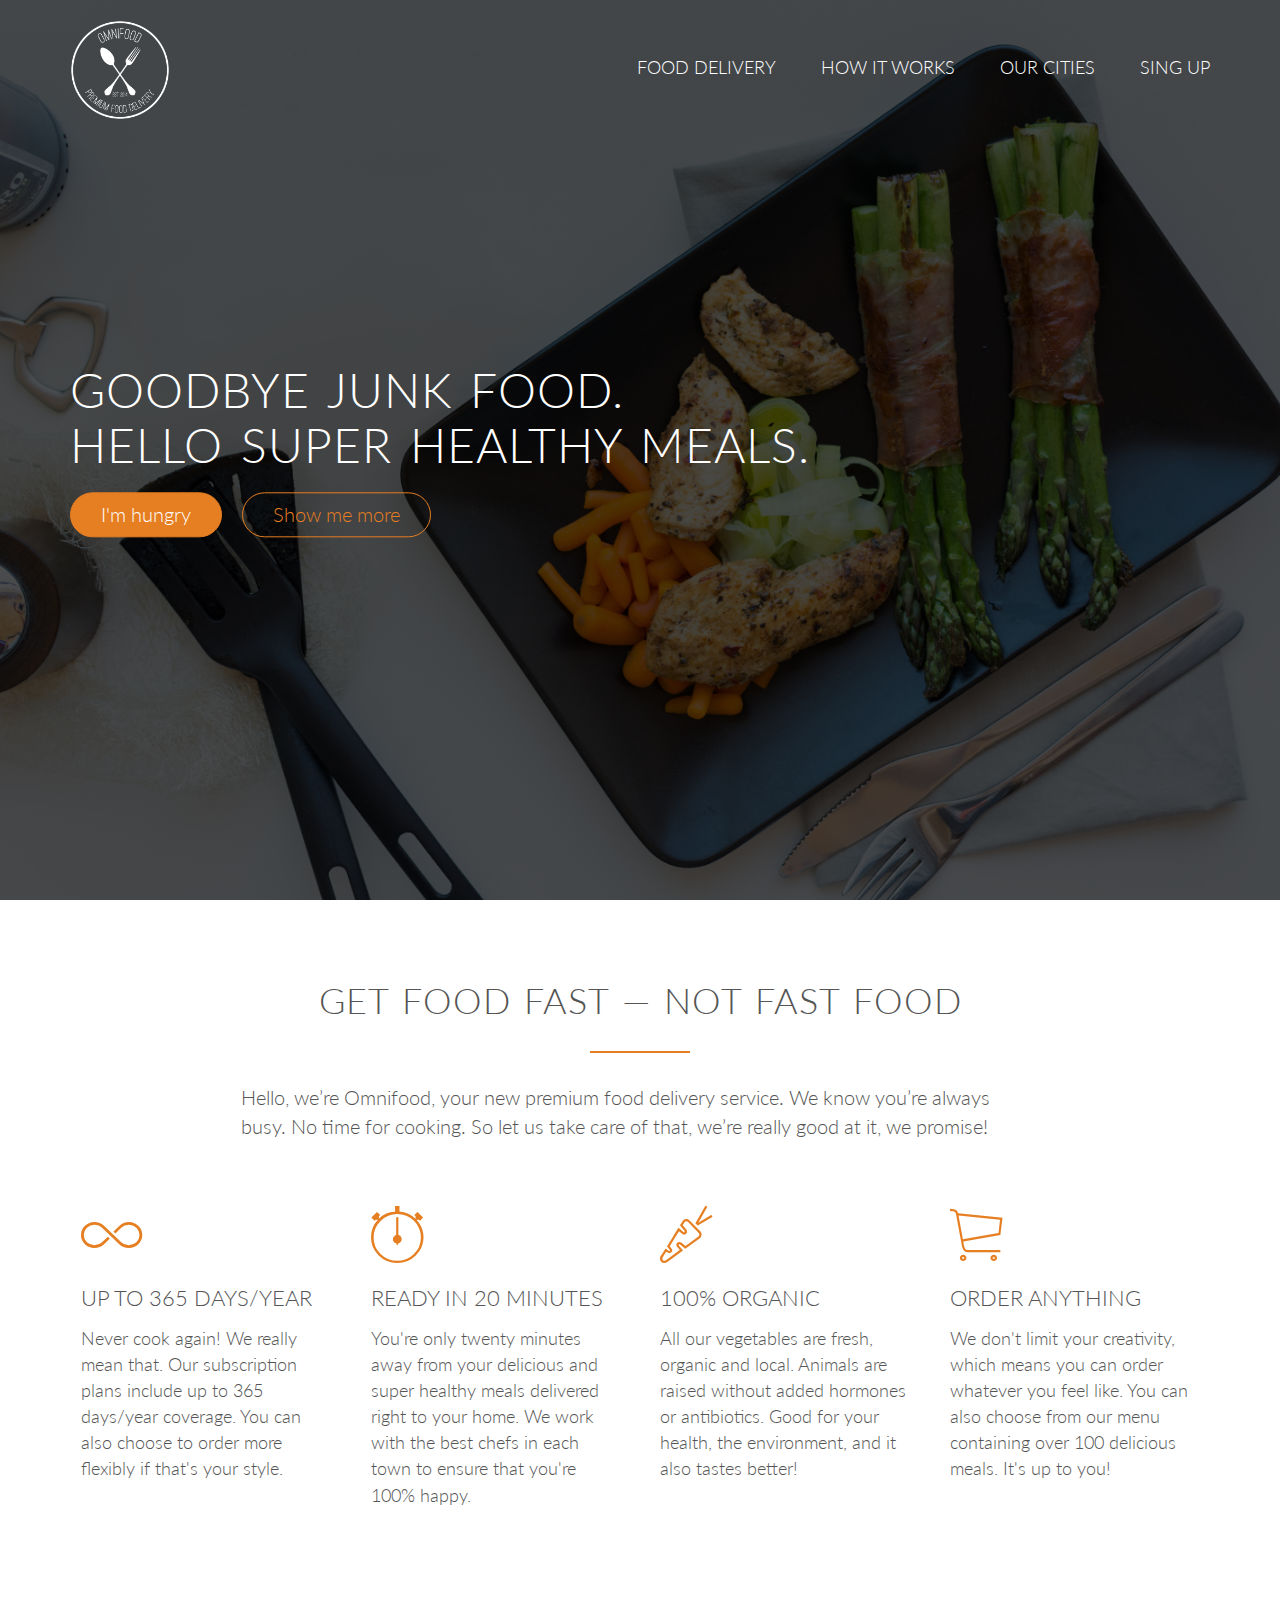
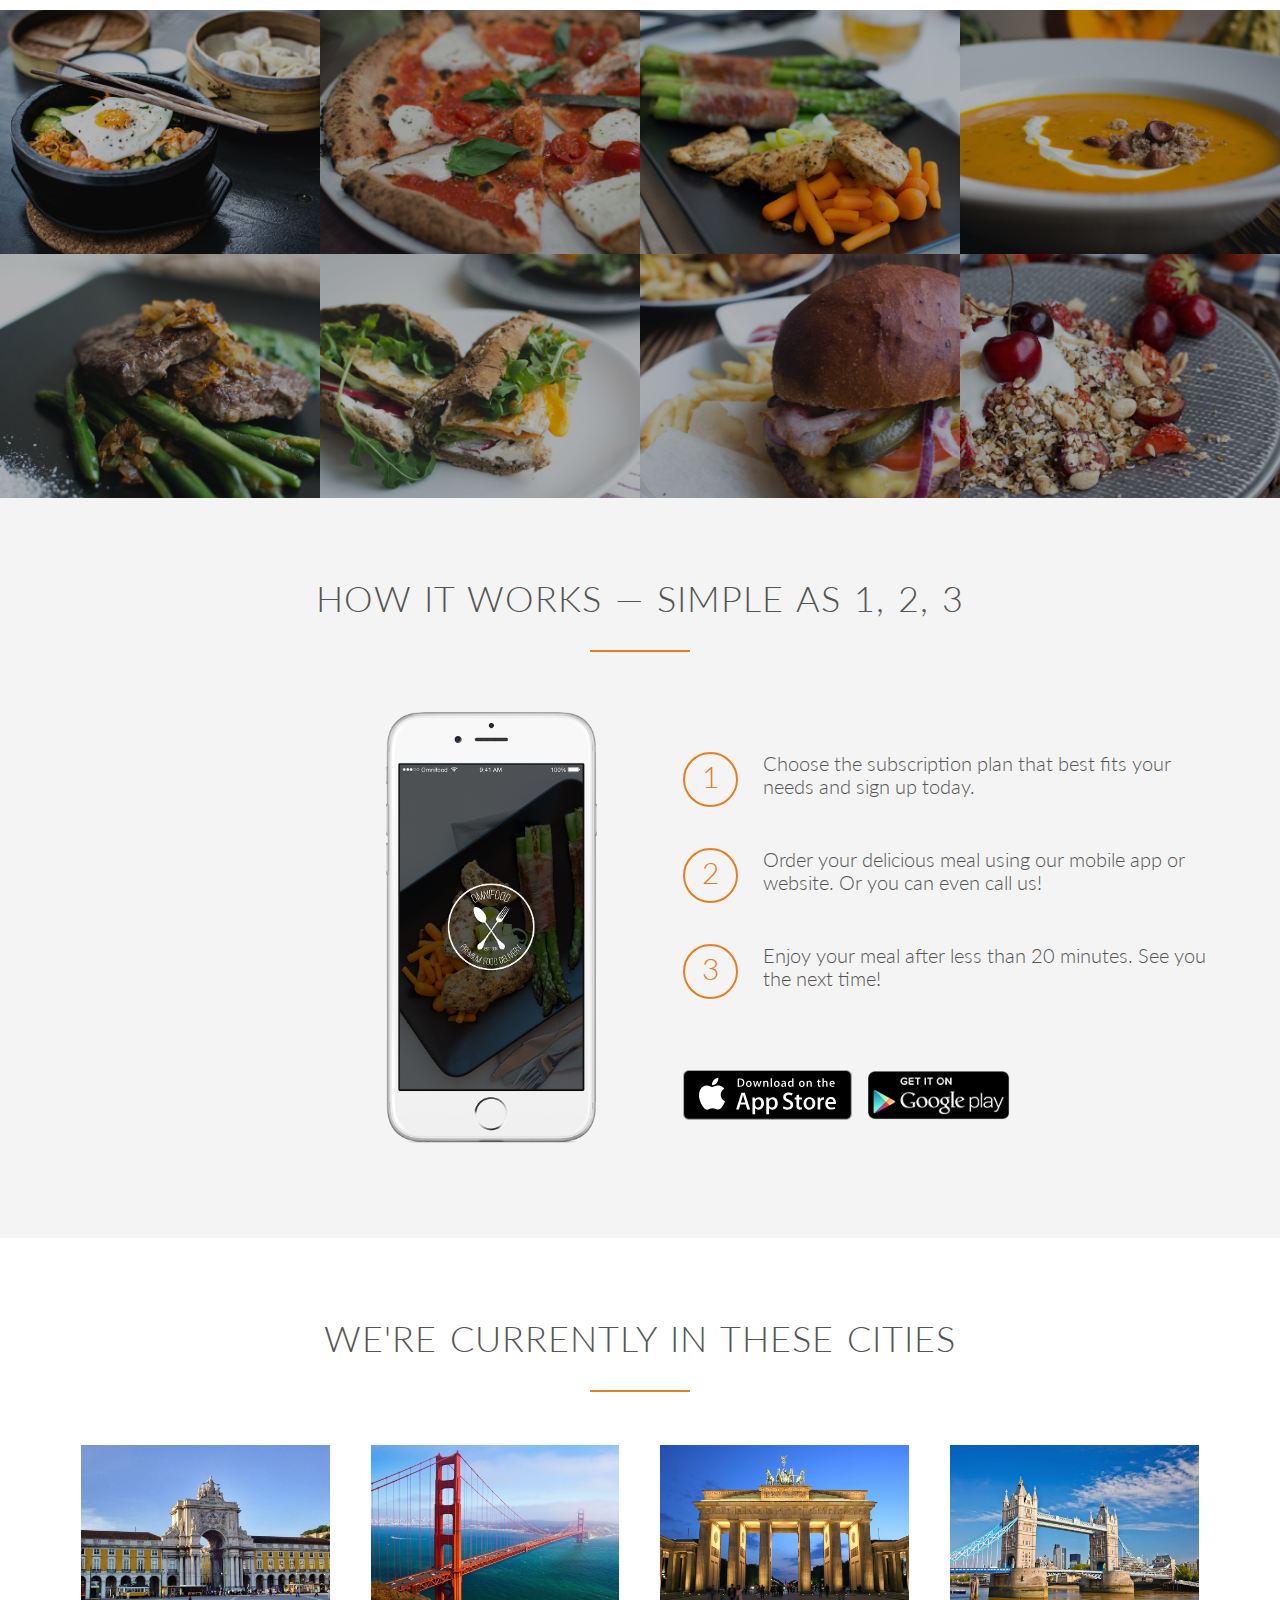
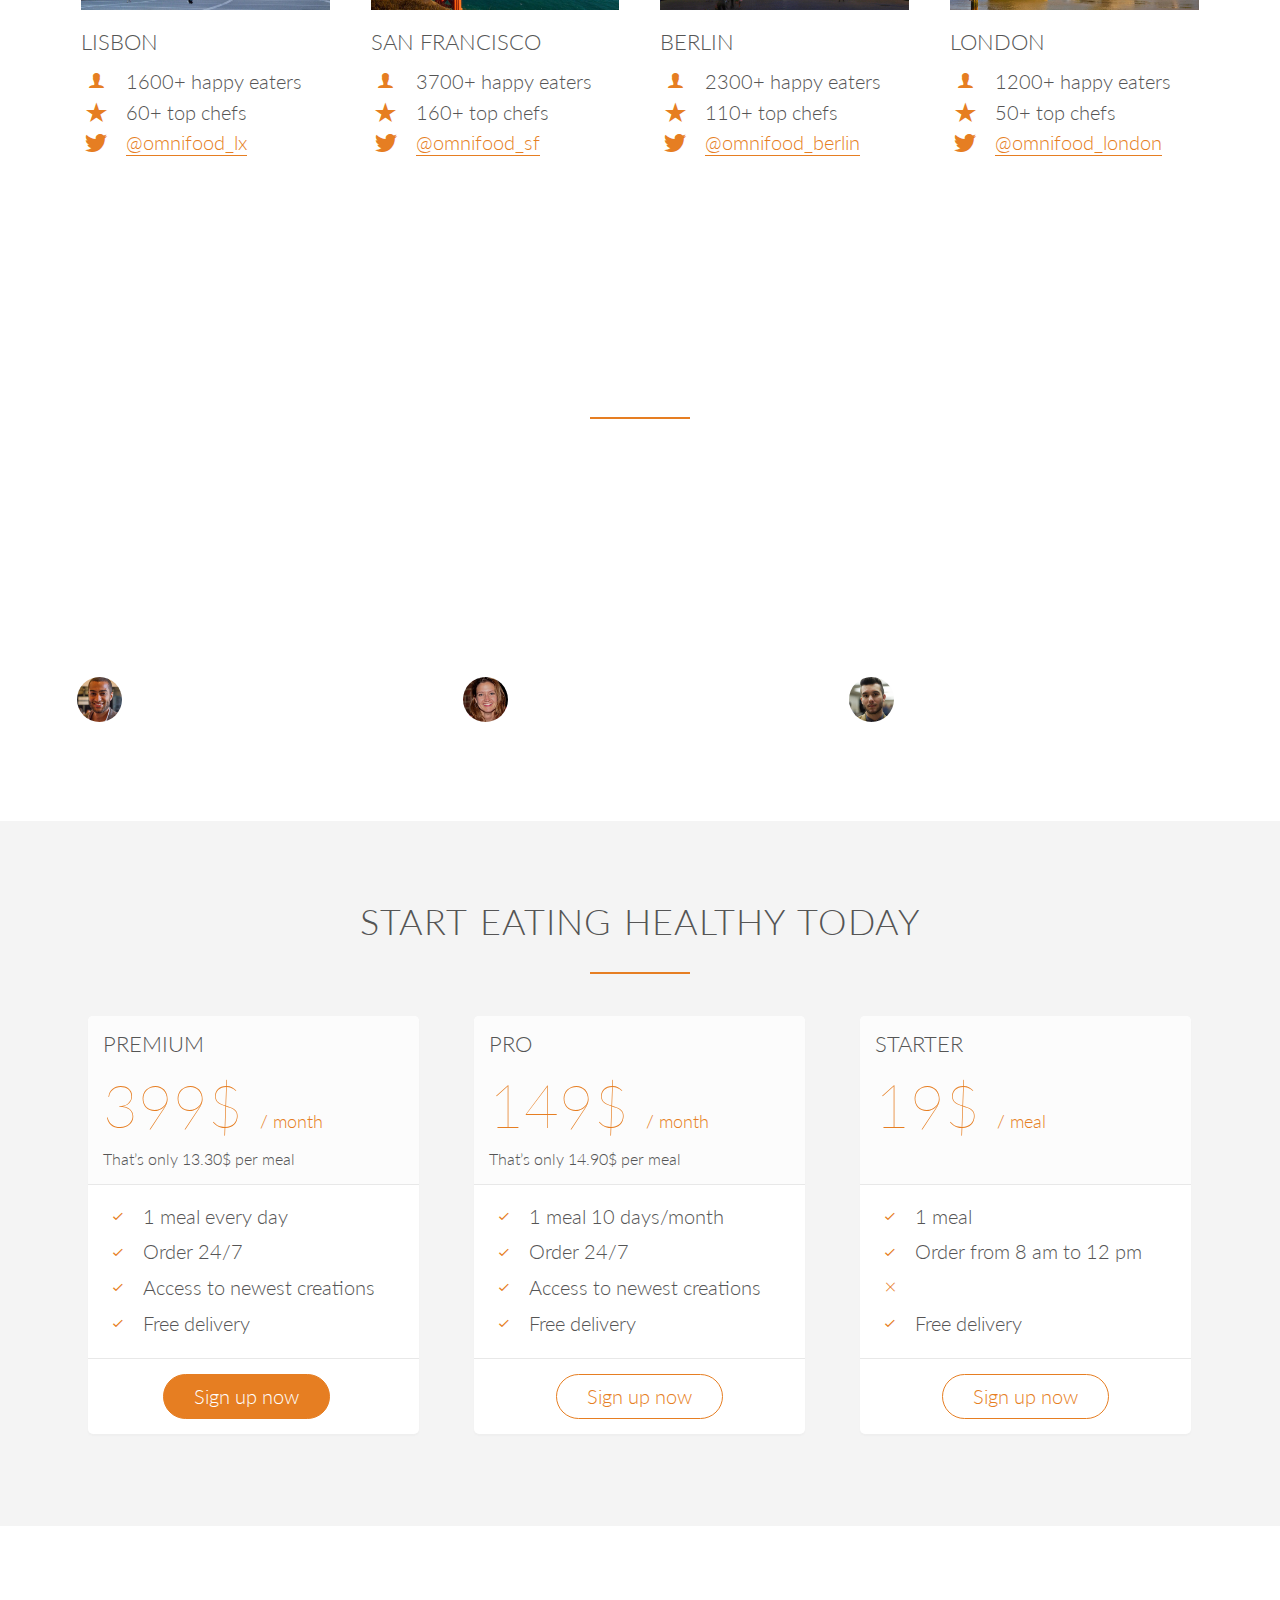
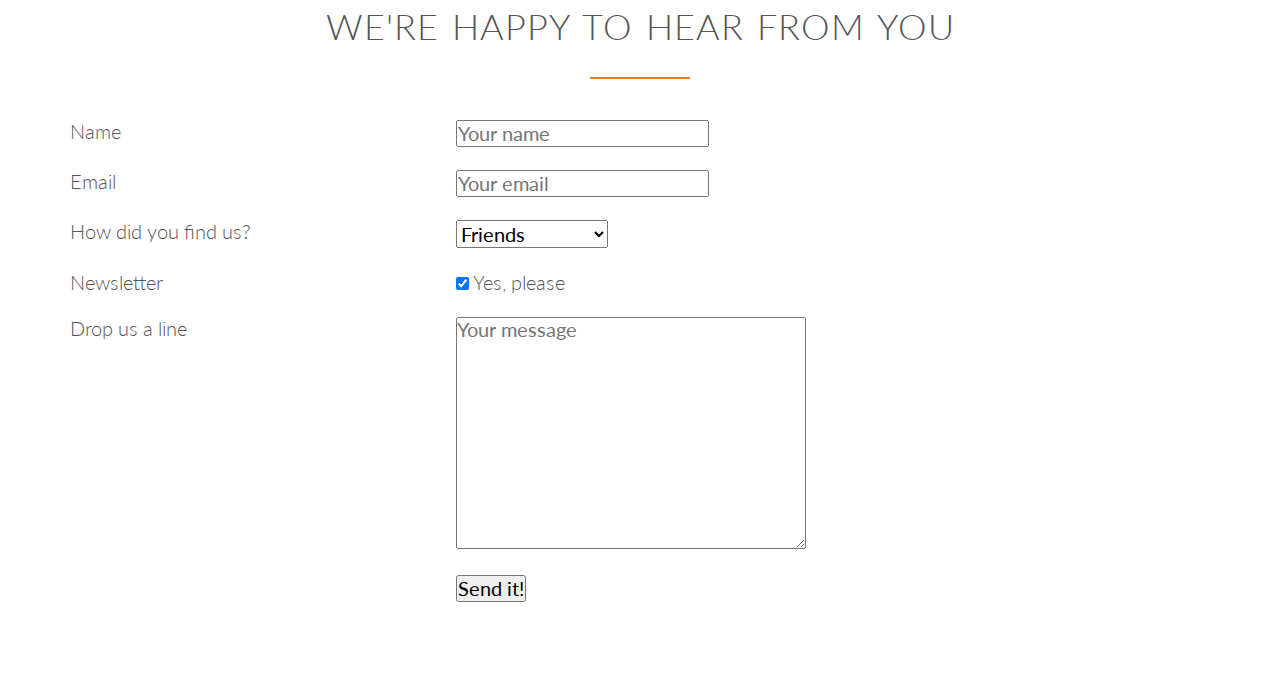
==== omnifood/index.html @ 8fb91fb7 "aula-55-form" ====
<!DOCTYPE html>
<html lang="pt">

<head>
    <meta charset="UTF-8">
    <!-- <meta name="viewport" content="width=device-width, initial-scale=1.0"> -->
    <link rel="stylesheet" href="vendors/css/normalize.css">
    <link rel="stylesheet" href="vendors/css/Grid.css">
    <link rel="stylesheet" href="vendors/css/ionicons.min.css">
    <link rel="stylesheet" href="resources/css/style.css">
    <link href="https://fonts.googleapis.com/css?family=Lato:100,300,300i,400" rel="stylesheet">
    <title>Omnifood</title>
    <!-- <meta http-equiv="X-UA-Compatible" content="ie=edge"> -->
</head>

<body>
    <header>
        <nav>
            <div class="row">
                <img src="resources/img/logo-white.png" alt="Omnifood logo" class="logo">
                <ul class="main-nav">
                    <li><a href="#">Food delivery</a></li>
                    <li><a href="#">How it works</a></li>
                    <li><a href="#">Our cities</a></li>
                    <li><a href="#">Sing up</a></li>
                </ul>
            </div>
        </nav>

        <div class="hero-text-box">
            <h1>Goodbye junk food.<br>Hello super healthy meals.</h1>
            <a class="btn btn-full" href="#">I'm hungry</a>
            <a class="btn btn-ghost" href="#">Show me more</a>
        </div>
    </header>

    <section class="section-features">
        <div class="row">
            <h2>Get food fast &mdash; not fast food</h2>
            <p class="long-copy">
                Hello, we’re Omnifood, your new premium food delivery service. We know you’re always busy. No time for
                cooking. So let us take care of that, we’re really good at it, we promise!
            </p>
        </div>

        <div class="row">
            <div class="col span-1-of-4 box">
                <i class="ion-ios-infinite-outline icon-big"></i>
                <h3>Up to 365 days/year</h3>
                <p>Never cook again! We really mean that. Our subscription plans include up to 365 days/year coverage.
                    You can also choose to order more flexibly if that's your style.</p>
            </div>
            <div class="col span-1-of-4 box">
                <i class="ion-ios-stopwatch-outline icon-big"></i>
                <h3>Ready in 20 minutes</h3>
                <p>You're only twenty minutes away from your delicious and super healthy meals delivered right to your
                    home. We work with the best chefs in each town to ensure that you're 100% happy.</p>
            </div>
            <div class="col span-1-of-4 box">
                <i class="ion-ios-nutrition-outline icon-big"></i>
                <h3>100% organic</h3>
                <p>All our vegetables are fresh, organic and local. Animals are raised without added hormones or
                    antibiotics. Good for your health, the environment, and it also tastes better!</p>
            </div>
            <div class="col span-1-of-4 box">
                <i class="ion-ios-cart-outline icon-big"></i>
                <h3>Order anything</h3>
                <p>We don't limit your creativity, which means you can order whatever you feel like. You can also choose
                    from our menu containing over 100 delicious meals. It's up to you!</p>
            </div>
        </div>
    </section>

    <section class="section-meals">
        <ul class="meals-showcase clearfix">
            <li>
                <figure class="meal-photo">
                    <img src="resources/img/1.jpg" alt="Korean bibimbap with egg and vegetables">
                </figure>
            </li>
            <li>
                <figure class="meal-photo">
                    <img src="resources/img/2.jpg" alt="Simple italian pizza with cherry tomatoes">
                </figure>
            </li>
            <li>
                <figure class="meal-photo">
                    <img src="resources/img/3.jpg" alt="Chicken breast steak with vegetables">
                </figure>
            </li>
            <li>
                <figure class="meal-photo">
                    <img src="resources/img/4.jpg" alt="Autumn pumpkin soup">
                </figure>
            </li>
        </ul>

        <ul class="meals-showcase clearfix">
            <li>
                <figure class="meal-photo">
                    <img src="resources/img/5.jpg" alt="Paleo beef steak with vegetables">
                </figure>
            </li>
            <li>
                <figure class="meal-photo">
                    <img src="resources/img/6.jpg" alt="Healthy baguette with egg and vegetables">
                </figure>
            </li>
            <li>
                <figure class="meal-photo">
                    <img src="resources/img/7.jpg" alt="Burger with cheddar and bacon">
                </figure>
            </li>
            <li>
                <figure class="meal-photo">
                    <img src="resources/img/8.jpg" alt="Granola with cherries and strawberries">
                </figure>
            </li>
        </ul>
    </section>

    <section class="section-steps">
        <div class="row">
            <h2>How it works &mdash; Simple as 1, 2, 3</h2>
        </div>
        <div class="row">
            <div class="col span-1-of-2 steps-box">
                <img src="resources/img/app-iPhone.png" alt="Omnifood app on iPhone" class="app-screen">
            </div>
            <div class="col span-1-of-2 steps-box">
                <div class="works-step">
                    <div>1</div>
                    <p>Choose the subscription plan that best fits your needs and sign up today.</p>
                </div>
                <div class="works-step">
                    <div>2</div>
                    <p>Order your delicious meal using our mobile app or website. Or you can even call us!</p>
                </div>
                <div class="works-step">
                    <div>3</div>
                    <p>Enjoy your meal after less than 20 minutes. See you the next time!</p>
                </div>

                <a href="#" class="btn-app"><img src="resources/img/download-app.svg" alt="App Store Button"></a>
                <a href="#" class="btn-app"><img src="resources/img/download-app-android.png"
                        alt="Play Store Button"></a>
            </div>
        </div>
    </section>

    <section class="section-cities">
        <div class="row">
            <h2>We're currently in these cities</h2>
        </div>

        <div class="row">
            <div class="col span-1-of-4 box">
                <img src="resources/img/lisbon-3.jpg" alt="Lisbon">
                <h3>Lisbon</h3>
                <div class="city-feature">
                    <i class="ion-ios-person icon-small"></i>
                    1600+ happy eaters
                </div>
                <div class="city-feature">
                    <i class="ion-ios-star icon-small"></i>
                    60+ top chefs
                </div>
                <div class="city-feature">
                    <i class="ion-social-twitter icon-small"></i>
                    <a href="#">@omnifood_lx</a>
                </div>
            </div>

            <div class="col span-1-of-4 box">
                <img src="resources/img/san-francisco.jpg" alt="San Francisco">
                <h3>San Francisco</h3>
                <div class="city-feature">
                    <i class="ion-ios-person icon-small"></i>
                    3700+ happy eaters
                </div>
                <div class="city-feature">
                    <i class="ion-ios-star icon-small"></i>
                    160+ top chefs
                </div>
                <div class="city-feature">
                    <i class="ion-social-twitter icon-small"></i>
                    <a href="">@omnifood_sf</a>
                </div>
            </div>

            <div class="col span-1-of-4 box">
                <img src="resources/img/berlin.jpg" alt="Berlin">
                <h3>Berlin</h3>
                <div class="city-feature">
                    <i class="ion-ios-person icon-small"></i>
                    2300+ happy eaters
                </div>
                <div class="city-feature">
                    <i class="ion-ios-star icon-small"></i>
                    110+ top chefs
                </div>
                <div class="city-feature">
                    <i class="ion-social-twitter icon-small"></i>
                    <a href="">@omnifood_berlin</a>
                </div>
            </div>

            <div class="col span-1-of-4 box">
                <img src="resources/img/london.jpg" alt="London">
                <h3>London</h3>
                <div class="city-feature">
                    <i class="ion-ios-person icon-small"></i>
                    1200+ happy eaters
                </div>
                <div class="city-feature">
                    <i class="ion-ios-star icon-small"></i>
                    50+ top chefs
                </div>
                <div class="city-feature">
                    <i class="ion-social-twitter icon-small"></i>
                    <a href="">@omnifood_london</a>
                </div>
            </div>
        </div>
    </section>

    <section class="section-testimonials">
        <div class="row">
            <h2>Our customers can't live without us</h2>
        </div>
        <div class="row">
            <div class="col span-1-of-3">
                <blockquote>
                    Omnifood is just awesome! I just launched a startup which leaves me with no time for cooking, so
                    Omnifood is a life-saver. Now that I got used to it, I couldn't live without my daily meals!
                    <cite><img src="resources/img/customer-1.jpg" alt="customer 1"> Alberto Duncan</cite>
                </blockquote>
            </div>
            <div class="col span-1-of-3">
                <blockquote>
                    Inexpensive, healthy and great-tasting meals, delivered right to my home. We have lots of food
                    delivery here in Lisbon, but no one comes even close to Omifood. Me and my family are so in love!
                    <cite><img src="resources/img/customer-2.jpg" alt="customer 2"> Joana Silva</cite>
                </blockquote>
            </div>
            <div class="col span-1-of-3">
                <blockquote>
                    I was looking for a quick and easy food delivery service in San Franciso. I tried a lot of them and
                    ended up with Omnifood. Best food delivery service in the Bay Area. Keep up the great work!
                    <cite><img src="resources/img/customer-3.jpg" alt="customer 3"> Milton Chapman</cite>
                </blockquote>
            </div>
        </div>
    </section>

    <section class="section-plans">
        <div class="row">
            <h2>Start eating healthy today</h2>
        </div>
        <div class="row">
            <div class="col span-1-of-3">
                <div class="plan-box">
                    <div>
                        <h3>Premium</h3>
                        <p class="plan-price">399$ <span>/ month</span></p>
                        <p class="plan-price-meal">That’s only 13.30$ per meal</p>
                    </div>
                    <div>
                        <ul>
                            <li><i class="ion-ios-checkmark-empty icon-small"></i>1 meal every day</li>
                            <li><i class="ion-ios-checkmark-empty icon-small"></i>Order 24/7</li>
                            <li><i class="ion-ios-checkmark-empty icon-small"></i>Access to newest creations</li>
                            <li><i class="ion-ios-checkmark-empty icon-small"></i>Free delivery</li>
                        </ul>
                    </div>
                    <div>
                        <a href="#" class="btn btn-full">Sign up now</a>
                    </div>
                </div>
            </div>
            <div class="col span-1-of-3">
                <div class="plan-box">
                    <div>
                        <h3>Pro</h3>
                        <p class="plan-price">149$ <span>/ month</span></p>
                        <p class="plan-price-meal">That’s only 14.90$ per meal</p>
                    </div>
                    <div>
                        <ul>
                            <li><i class="ion-ios-checkmark-empty icon-small"></i>1 meal 10 days/month</li>
                            <li><i class="ion-ios-checkmark-empty icon-small"></i>Order 24/7</li>
                            <li><i class="ion-ios-checkmark-empty icon-small"></i>Access to newest creations</li>
                            <li><i class="ion-ios-checkmark-empty icon-small"></i>Free delivery</li>
                        </ul>
                    </div>
                    <div>
                        <a href="#" class="btn btn-ghost">Sign up now</a>
                    </div>
                </div>
            </div>
            <div class="col span-1-of-3">
                <div class="plan-box">
                    <div>
                        <h3>Starter</h3>
                        <p class="plan-price">19$ <span>/ meal</span></p>
                        <p class="plan-price-meal">&nbsp;</p>
                    </div>
                    <div>
                        <ul>
                            <li><i class="ion-ios-checkmark-empty icon-small"></i>1 meal</li>
                            <li><i class="ion-ios-checkmark-empty icon-small"></i>Order from 8 am to 12 pm</li>
                            <li><i class="ion-ios-close-empty icon-small"></i></li>
                            <li><i class="ion-ios-checkmark-empty icon-small"></i>Free delivery</li>
                        </ul>
                    </div>
                    <div>
                        <a href="#" class="btn btn-ghost">Sign up now</a>
                    </div>
                </div>
            </div>
        </div>
    </section>

    <section class="section-form">
        <div class="row">
            <h2>We're happy to hear from you</h2>
        </div>
        <div class="row">
            <form method="" action="#" class="contact-form">
                <div class="row">
                    <div class="col span-1-of-3">
                        <label for="name">Name</label>
                    </div>
                    <div class="col span-2-of-3">
                        <input type="text" name="name" id="name" placeholder="Your name" required>
                    </div>
                </div>
                <div class="row">
                    <div class="col span-1-of-3">
                        <label for="email">Email</label>
                    </div>
                    <div class="col span-2-of-3">
                        <input type="email" name="email" id="email" placeholder="Your email" required>
                    </div>
                </div>
                <div class="row">
                    <div class="col span-1-of-3">
                        <label for="find-us">How did you find us?</label>
                    </div>
                    <div class="col span-2-of-3">
                        <select name="find-us" id="find-us">
                            <option value="friends" selected>Friends</option>
                            <option value="search">Search engine</option>
                            <option value="ad">Advertisement</option>
                            <option value="other">Other</option>
                        </select>
                    </div>
                </div>
                <div class="row">
                    <div class="col span-1-of-3">
                        <label for="news">Newsletter</label>
                    </div>
                    <div class="col span-2-of-3">
                        <input type="checkbox" name="news" id="news" checked> Yes, please
                    </div>
                </div>
                <div class="row">
                    <div class="col span-1-of-3">
                        <label for="">Drop us a line</label>
                    </div>
                    <div class="col span-2-of-3">
                        <textarea name="message" id="" cols="30" rows="10" placeholder="Your message"></textarea>
                    </div>
                </div>
                <div class="row">
                    <div class="col span-1-of-3">
                        <label for="">&nbsp;</label>
                    </div>
                    <div class="col span-2-of-3">
                        <input type="submit" value="Send it!">
                    </div>
                </div>
            </form>
        </div>
    </section>
</body>

</html>

<!--

-->
---- omnifood/vendors/css/Grid.css ----
/*  SECTIONS  ============================================================================= */

.section {
	clear: both;
	padding: 0px;
	margin: 0px;
}

/*  GROUPING  ============================================================================= */

.row {
    zoom: 1; /* For IE 6/7 (trigger hasLayout) */
}

.row:before,
.row:after {
    content:"";
    display:table;
}
.row:after {
    clear:both;
}

/*  GRID COLUMN SETUP   ==================================================================== */

.col {
	display: block;
	float:left;
	margin: 1% 0 1% 1.6%;
}

.col:first-child { margin-left: 0; } /* all browsers except IE6 and lower */


/*  REMOVE MARGINS AS ALL GO FULL WIDTH AT 480 PIXELS */

@media only screen and (max-width: 480px) {
	.col { 
		/*margin: 1% 0 1% 0%;*/
        margin: 0;
	}
}


/*  GRID OF TWO   ============================================================================= */


.span-2-of-2 {
	width: 100%;
}

.span-1-of-2 {
	width: 49.2%;
}

/*  GO FULL WIDTH AT LESS THAN 480 PIXELS */

@media only screen and (max-width: 480px) {
	.span-2-of-2 {
		width: 100%; 
	}
	.span-1-of-2 {
		width: 100%; 
	}
}


/*  GRID OF THREE   ============================================================================= */

	
.span-3-of-3 {
	width: 100%; 
}

.span-2-of-3 {
	width: 66.13%; 
}

.span-1-of-3 {
	width: 32.26%; 
}


/*  GO FULL WIDTH AT LESS THAN 480 PIXELS */

@media only screen and (max-width: 480px) {
	.span-3-of-3 {
		width: 100%; 
	}
	.span-2-of-3 {
		width: 100%; 
	}
	.span-1-of-3 {
		width: 100%;
	}
}

/*  GRID OF FOUR   ============================================================================= */

	
.span-4-of-4 {
	width: 100%; 
}

.span-3-of-4 {
	width: 74.6%; 
}

.span-2-of-4 {
	width: 49.2%; 
}

.span-1-of-4 {
	width: 23.8%; 
}


/*  GO FULL WIDTH AT LESS THAN 480 PIXELS */

@media only screen and (max-width: 480px) {
	.span-4-of-4 {
		width: 100%; 
	}
	.span-3-of-4 {
		width: 100%; 
	}
	.span-2-of-4 {
		width: 100%; 
	}
	.span-1-of-4 {
		width: 100%; 
	}
}


/*  GRID OF FIVE   ============================================================================= */

	
.span-5-of-5 {
	width: 100%;
}

.span-4-of-5 {
  	width: 79.68%; 
}

.span-3-of-5 {
  	width: 59.36%; 
}

.span-2-of-5 {
  	width: 39.04%;
}

.span-1-of-5 {
  	width: 18.72%;
}


/*  GO FULL WIDTH AT LESS THAN 480 PIXELS */

@media only screen and (max-width: 480px) {
	.span-5-of-5 {
		width: 100%; 
	}
	.span-4-of-5 {
		width: 100%; 
	}
	.span-3-of-5 {
		width: 100%; 
	}
	.span-2-of-5 {
		width: 100%; 
	}
	.span-1-of-5 {
		width: 100%; 
	}
}


/*  GRID OF SIX   ============================================================================= */


.span-6-of-6 {
	width: 100%;
}

.span-5-of-6 {
  	width: 83.06%;
}

.span-4-of-6 {
  	width: 66.13%;
}

.span-3-of-6 {
  	width: 49.2%;
}

.span-2-of-6 {
  	width: 32.26%;
}

.span-1-of-6 {
  	width: 15.33%;
}


/*  GO FULL WIDTH AT LESS THAN 480 PIXELS */

@media only screen and (max-width: 480px) {
	.span-6-of-6 {
		width: 100%; 
	}
	.span-5-of-6 {
		width: 100%; 
	}
	.span-4-of-6 {
		width: 100%; 
	}
	.span-3-of-6 {
		width: 100%; 
	}
	.span-2-of-6 {
		width: 100%; 
	}
	.span-1-of-6 {
		width: 100%; 
	}
}



/*  GRID OF SEVEN   ============================================================================= */


.span-7-of-7 {
	width: 100%;
}

.span-6-of-7 {
	width: 85.48%;
}

.span-5-of-7 {
  	width: 70.97%;
}

.span-4-of-7 {
  	width: 56.45%;
}

.span-3-of-7 {
  	width: 41.94%;
}

.span-2-of-7 {
  	width: 27.42%;
}

.span-1-of-7 {
  	width: 12.91%;
}


/*  GO FULL WIDTH AT LESS THAN 480 PIXELS */

@media only screen and (max-width: 480px) {
	.span-7-of-7 {
		width: 100%; 
	}
	.span-6-of-7 {
		width: 100%; 
	}
	.span-5-of-7 {
		width: 100%; 
	}
	.span-4-of-7 {
		width: 100%; 
	}
	.span-3-of-7 {
		width: 100%; 
	}
	.span-2-of-7 {
		width: 100%; 
	}
	.span-1-of-7 {
		width: 100%; 
	}
}


/*  GRID OF EIGHT   ============================================================================= */

	
.span-8-of-8 {
	width: 100%;
}

.span-7-of-8 {
	width: 87.3%; 
}

.span-6-of-8 {
	width: 74.6%; 
}

.span-5-of-8 {
	width: 61.9%; 
}

.span-4-of-8 {
	width: 49.2%; 
}

.span-3-of-8 {
	width: 36.5%;
}

.span-2-of-8 {
	width: 23.8%; 
}

.span-1-of-8 {
	width: 11.1%; 
}


/*  GO FULL WIDTH AT LESS THAN 480 PIXELS */

@media only screen and (max-width: 480px) {
	.span-8-of-8 {
		width: 100%; 
	}
	.span-7-of-8 {
		width: 100%; 
	}
	.span-6-of-8 {
		width: 100%; 
	}
	.span-5-of-8 {
		width: 100%; 
	}
	.span-4-of-8 {
		width: 100%; 
	}
	.span-3-of-8 {
		width: 100%; 
	}
	.span-2-of-8 {
		width: 100%; 
	}
	.span-1-of-8 {
		width: 100%; 
	}
}


/*  GRID OF NINE   ============================================================================= */


.span-9-of-9 {
	width: 100%;
}

.span-8-of-9 {
	width: 88.71%;
}

.span-7-of-9 {
	width: 77.42%; 
}

.span-6-of-9 {
	width: 66.13%; 
}

.span-5-of-9 {
	width: 54.84%; 
}

.span-4-of-9 {
	width: 43.55%; 
}

.span-3-of-9 {
	width: 32.26%;
}

.span-2-of-9 {
	width: 20.97%; 
}

.span-1-of-9 {
	width: 9.68%; 
}


/*  GO FULL WIDTH AT LESS THAN 480 PIXELS */

@media only screen and (max-width: 480px) {
	.span-9-of-9 {
		width: 100%; 
	}
	.span-8-of-9 {
		width: 100%; 
	}
	.span-7-of-9 {
		width: 100%; 
	}
	.span-6-of-9 {
		width: 100%; 
	}
	.span-5-of-9 {
		width: 100%; 
	}
	.span-4-of-9 {
		width: 100%; 
	}
	.span-3-of-9 {
		width: 100%; 
	}
	.span-2-of-9 {
		width: 100%; 
	}
	.span-1-of-9 {
		width: 100%; 
	}
}


/*  GRID OF TEN   ============================================================================= */


.span-10-of-10 {
	width: 100%;
}

.span-9-of-10 {
	width: 89.84%;
}

.span-8-of-10 {
	width: 79.68%;
}

.span-7-of-10 {
	width: 69.52%; 
}

.span-6-of-10 {
	width: 59.36%; 
}

.span-5-of-10 {
	width: 49.2%; 
}

.span-4-of-10 {
	width: 39.04%; 
}

.span-3-of-10 {
	width: 28.88%;
}

.span-2-of-10 {
	width: 18.72%; 
}

.span-1-of-10 {
	width: 8.56%; 
}


/*  GO FULL WIDTH AT LESS THAN 480 PIXELS */

@media only screen and (max-width: 480px) {
	.span-10-of-10 {
		width: 100%; 
	}
	.span-9-of-10 {
		width: 100%; 
	}
	.span-8-of-10 {
		width: 100%; 
	}
	.span-7-of-10 {
		width: 100%; 
	}
	.span-6-of-10 {
		width: 100%; 
	}
	.span-5-of-10 {
		width: 100%; 
	}
	.span-4-of-10 {
		width: 100%; 
	}
	.span-3-of-10 {
		width: 100%; 
	}
	.span-2-of-10 {
		width: 100%; 
	}
	.span-1-of-10 {
		width: 100%; 
	}
}


/*  GRID OF ELEVEN   ============================================================================= */

.span-11-of-11 {
	width: 100%;
}

.span-10-of-11 {
	width: 90.76%;
}

.span-9-of-11 {
	width: 81.52%;
}

.span-8-of-11 {
	width: 72.29%;
}

.span-7-of-11 {
	width: 63.05%; 
}

.span-6-of-11 {
	width: 53.81%; 
}

.span-5-of-11 {
	width: 44.58%; 
}

.span-4-of-11 {
	width: 35.34%; 
}

.span-3-of-11 {
	width: 26.1%;
}

.span-2-of-11 {
	width: 16.87%; 
}

.span-1-of-11 {
	width: 7.63%; 
}


/*  GO FULL WIDTH AT LESS THAN 480 PIXELS */

@media only screen and (max-width: 480px) {
	.span-11-of-11 {
		width: 100%; 
	}
	.span-10-of-11 {
		width: 100%; 
	}
	.span-9-of-11 {
		width: 100%; 
	}
	.span-8-of-11 {
		width: 100%; 
	}
	.span-7-of-11 {
		width: 100%; 
	}
	.span-6-of-11 {
		width: 100%; 
	}
	.span-5-of-11 {
		width: 100%; 
	}
	.span-4-of-11 {
		width: 100%; 
	}
	.span-3-of-11 {
		width: 100%; 
	}
	.span-2-of-11 {
		width: 100%; 
	}
	.span-1-of-11 {
		width: 100%; 
	}
}


/*  GRID OF TWELVE   ============================================================================= */

.span-12-of-12 {
	width: 100%;
}

.span-11-of-12 {
	width: 91.53%;
}

.span-10-of-12 {
	width: 83.06%;
}

.span-9-of-12 {
	width: 74.6%;
}

.span-8-of-12 {
	width: 66.13%;
}

.span-7-of-12 {
	width: 57.66%; 
}

.span-6-of-12 {
	width: 49.2%; 
}

.span-5-of-12 {
	width: 40.73%; 
}

.span-4-of-12 {
	width: 32.26%; 
}

.span-3-of-12 {
	width: 23.8%;
}

.span-2-of-12 {
	width: 15.33%; 
}

.span-1-of-12 {
	width: 6.86%; 
}


/*  GO FULL WIDTH AT LESS THAN 480 PIXELS */

@media only screen and (max-width: 480px) {
	.span-12-of-12 {
		width: 100%; 
	}
	.span-11-of-12 {
		width: 100%; 
	}
	.span-10-of-12 {
		width: 100%; 
	}
	.span-9-of-12 {
		width: 100%; 
	}
	.span-8-of-12 {
		width: 100%; 
	}
	.span-7-of-12 {
		width: 100%; 
	}
	.span-6-of-12 {
		width: 100%; 
	}
	.span-5-of-12 {
		width: 100%; 
	}
	.span-4-of-12 {
		width: 100%; 
	}
	.span-3-of-12 {
		width: 100%; 
	}
	.span-2-of-12 {
		width: 100%; 
	}
	.span-1-of-12 {
		width: 100%; 
	}
}
---- omnifood/resources/css/style.css ----
/* ==================================================*
Orange color: #e67e22
*================================================== */

/* ==================================================*
  Basic Setup
*================================================== */

* {
    margin: 0;
    padding: 0;
    box-sizing: border-box;
}

html {
    background-color: #fff;
    color: #555;
    font-family: 'Lato', 'Arial', sans-serif;
    font-weight: 300;
    font-size: 20px;
    text-rendering: optimizeLegibility;
}

.clearfix {zoom: 1}
.clearfix:after {
    content: '.';
    clear: both;
    display: block;
    height: 0;
    visibility: hidden;
}

/* ==================================================*
  Reusable Components
*================================================== */

.row {
    max-width: 1140px;
    margin: 0 auto;
}

section {
    padding: 80px 0;
}

.box {
    padding: 1%;
}

/* ===== HEADINGS ===== */
h1,
h2,
h3 {    
    font-weight: 300;
    text-transform: uppercase;
}

h1 {
    margin-top: 0;
    margin-bottom: 20px;
    color: #fff;
    font-size: 240%;
    word-spacing: 4px;
    letter-spacing: 1px;
}

h2 {
    font-size: 180%;
    word-spacing: 2px;
    text-align: center;
    margin-bottom: 30px;
    letter-spacing: 1px;
}

h3 {
    font-size: 110%;
    margin-bottom: 15px;
}

h2:after {
    content: "";    
    display: block;
    height: 2px;
    background-color: #e67e22;
    width: 100px;
    margin: 0 auto;
    margin-top: 30px;
}

/* ===== PARAGRAPHS ===== */
.long-copy {
    line-height: 145%;
    width: 70%;
    margin-left: 15%;
}

.box p {
    font-size: 90%;
    line-height: 145%;
}

/* ===== ICONS ===== */
.icon-big {
    font-size: 350%;
    display: block;
    color: #e67e22;
    margin-bottom: 10px;
}

.icon-small {
    display: inline-block;
    width: 30px;
    text-align: center;
    color: #e67e22;
    font-size: 120%;
    margin-right: 10px;
    
    /*secrets to align text and icons*/
    line-height: 120%;
    vertical-align: middle;
    margin-top: -5px;
}

/* ===== LINKS ===== */
a:link,
a:visited {
    color: #e67e22;
    text-decoration: none;
    padding-bottom: 1px;
    border-bottom: 1px solid #e67e22;
    transition: border-bottom 0.2s, color 0.2s;
}

a:hover,
a:active {
    color: #555;
    border-bottom: 1px solid transparent;
}

/* ===== BUTTONS ===== */
.btn:link,
.btn:visited {
    display: inline-block;
    padding: 10px 30px;
    font-weight: 300;
    text-decoration: none;
    border-radius: 200px;
    transition: background-color 0.2s, border 0.2s, color 0.2s;
}

.btn-full:link,
.btn-full:visited {
    background-color: #e67e22;
    border: 1px solid #e67e22;
    color: #fff;
    margin-right: 15px;
}

.btn-ghost:link,
.btn-ghost:visited {
    border: 1px solid #e67e22;
    color: #e67e22;
}

.btn-full:hover,
.btn-full:active {
    background-color: #cf6d17;
}

.btn-ghost:hover,
.btn-ghost:active {
    border: 1px solid #cf6d17;
    color: #fff;
}

.btn:hover,
.btn:active {
    background-color: #cf6d17;
}

/* ==================================================*
  Header
*================================================== */

header {
    background-image: linear-gradient(rgba(0, 0, 0, 0.7), rgba(0, 0, 0, 0.7)), url(img/hero.jpg);
    background-size: cover;
    background-position: center;
    height: 100vh;
    background-attachment: fixed;
}

.hero-text-box {
    position: absolute;
    width: 1140px;
    top: 50%;
    left: 50%;
    transform: translate(-50%, -50%);
}

.logo {
    height: 100px;
    width: auto;
    float: left;
    margin-top: 20px;
}

.main-nav {
    float: right;
    list-style: none;
    margin-top: 55px;
}

.main-nav li {
    display: inline-block;
    margin-left: 40px;
}

.main-nav li a:link,
.main-nav li a:visited {
    padding: 8px 0;
    color: #fff;
    text-decoration: none;
    text-transform: uppercase;
    font-size: 90%;
    border-bottom: 2px solid transparent;
    transition: border-bottom 0.2s;

}

.main-nav li a:hover,
.main-nav li a:active {
    border-bottom: 2px solid #e67e22;
}

/* ==================================================*
  Features
*================================================== */

.section-features .long-copy {
    margin-bottom: 30px;
}

/* ==================================================*
  Meals
*================================================== */

.section-meals {
    padding: 0;
}

.meals-showcase {
    list-style: none;
    width: 100%;
}

.meals-showcase li {
    display: block;
    float: left;
    width: 25%;
}

.meal-photo {
    width: 100%;
    margin: 0;
    overflow: hidden;
    background-color: #000;
}

.meal-photo img {
    opacity: 0.7;
    width: 100%;
    height: auto;
    transform: scale(1.15);
    transition: transform 0.5s, opacity 0.5s;
}

.meal-photo img:hover {
    opacity: 1;
    transform: scale(1.03);
}

/* ==================================================*
  How it works
*================================================== */

.section-steps {
    background-color: #f4f4f4;
}

.steps-box:first-child {
    text-align: right;
    padding-right: 3%;
    margin-top: 30px;
}

.steps-box:last-child {
    padding-left: 3%;
    margin-top: 70px;
}

.app-screen {
    width: 40%;
}

.works-step {
    margin-bottom: 50px;
}

.works-step:last-of-type {
    margin-bottom: 80px;
}

.works-step div {
    color: #e67e22;
    border: 2px solid #e67e22;
    display: inline-block;
    border-radius: 50%;
    height: 55px;
    width: 55px;
    text-align: center;
    padding: 5px;
    float: left;
    font-size: 150%;
    margin-right: 25px;
}

.btn-app:link,
.btn-app:visited {
    border: 0;
}

.btn-app img {
    height: 50px;
    width: auto;
    margin-right: 10px;
}

/* ==================================================*
  Cities
*================================================== */

.box img {
    width: 100%;
    height: auto;
    margin-bottom: 15px;
}

.city-feature {
    margin-bottom: 5px;
}

/* ==================================================*
  Testimonials
*================================================== */

.section-testimonials {
    background-image: linear-gradient(rgba(0, 0, 0, 0.8), rgba(0, 0, 0, 0.8)), url(img/back-customers.jpg);
    background-size: cover;
    color: #fff;
    background-attachment:fixed;
}

blockquote {
    padding: 2%;
    font-style: italic;
    line-height: 145%;
    position: relative;
    margin-top: 40px;
}

blockquote:before {
    content: "\201C";
    font-size: 500%;
    display: block;
    position: absolute;
    top: -5px;
    left: -5px;
}

cite {
    font-size: 90%;
    margin-top: 25px;
    display: block;
}

cite img {
    height: 45px;
    border-radius: 50%;
    margin-right: 10px;
    vertical-align: middle;
}

/* ==================================================*
  Sing Up
*================================================== */

.section-plans {
    background-color: #f4f4f4;
}

.plan-box {
    background-color: #fff;
    border-radius: 5px;
    width: 90%;
    margin-left: 5%;    
    box-shadow: 0 2px 2px #efefef;
}

.plan-box div {
    padding: 15px;
    border-bottom: 1px solid #e8e8e8;
}

.plan-box div:first-child {
    background-color: #fcfcfc;
    border-top-left-radius: 5px;
    border-top-right-radius: 5px;
}

.plan-box div:last-child {
    text-align: center;
    border: 0;
}

.plan-price {
    font-size: 300%;
    margin-bottom: 10px;
    font-weight: 100;
    color: #e67e22;
}

.plan-price span {
    font-size: 30%;
    font-weight: 300;
}   

.plan-price-meal {
    font-size: 80%;
}

.plan-box ul {
    list-style: none;
}

.plan-box ul li {
    padding: 5px 0;
}
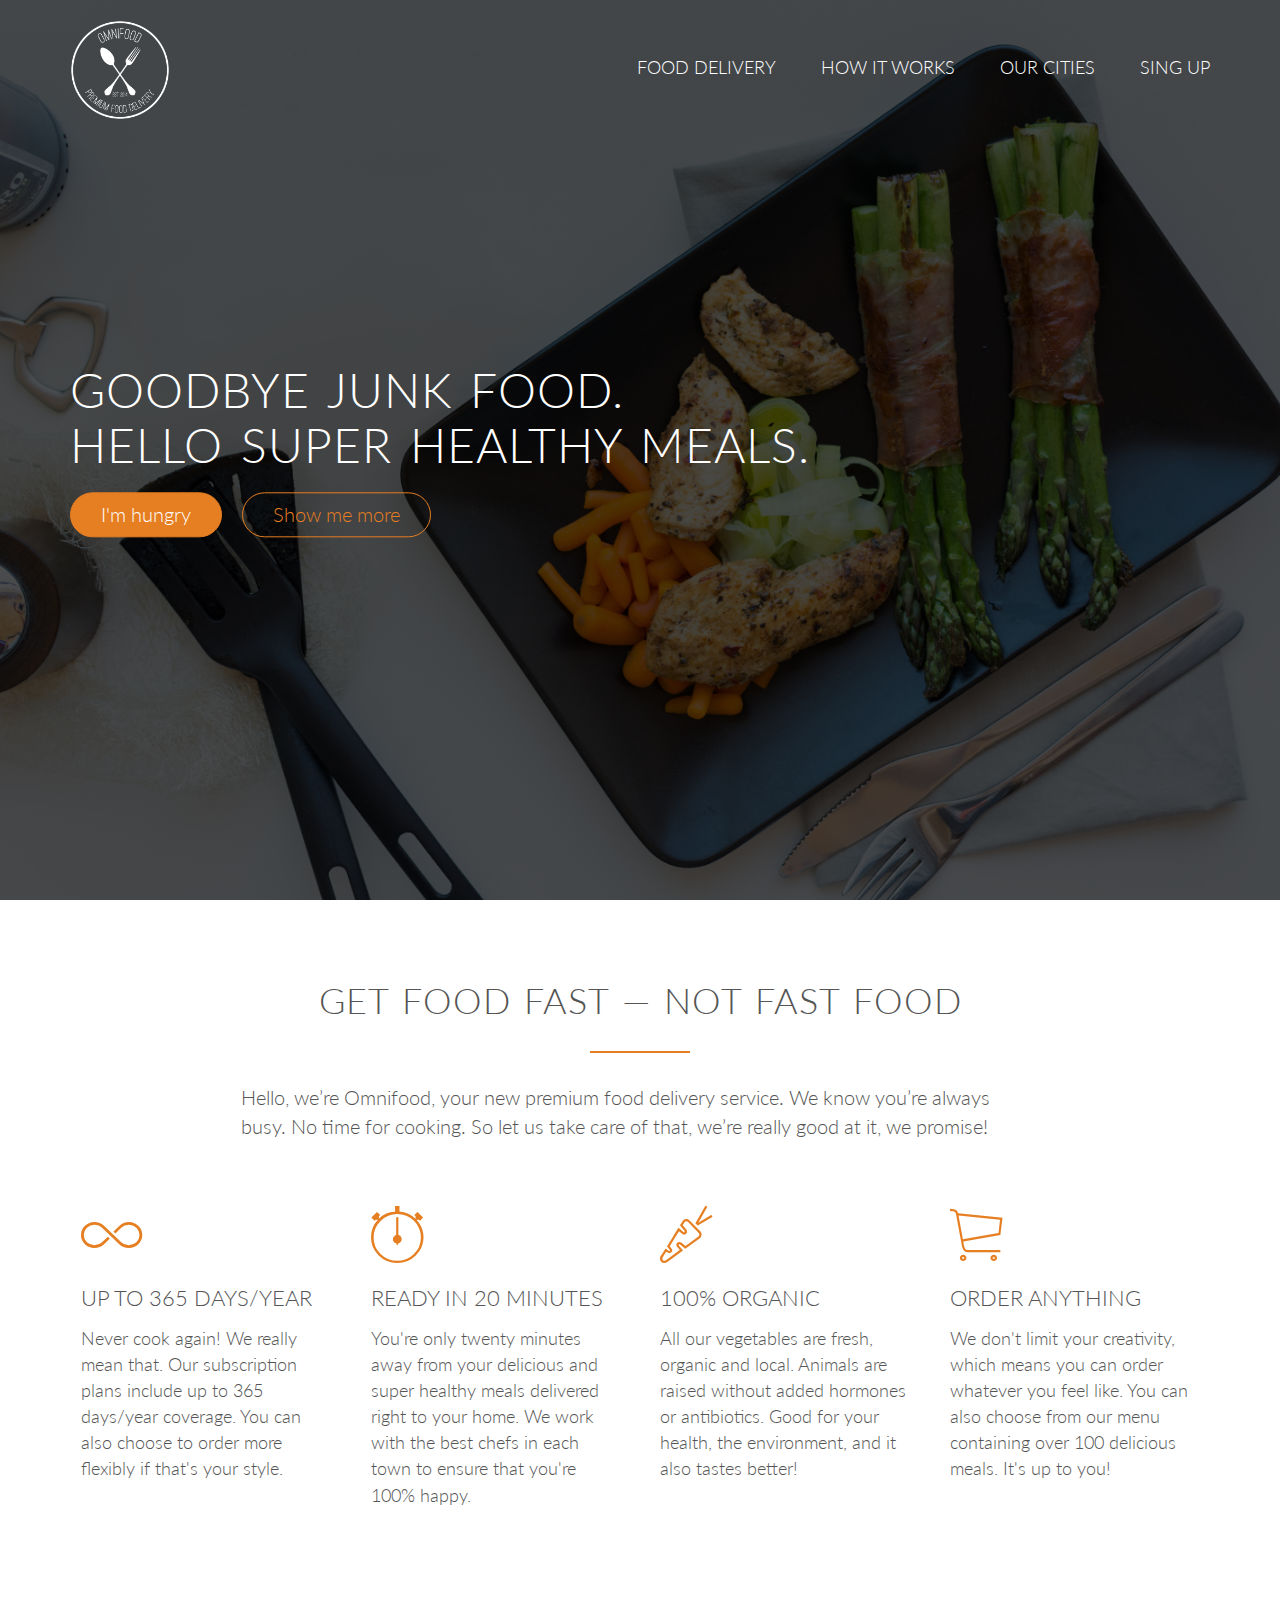
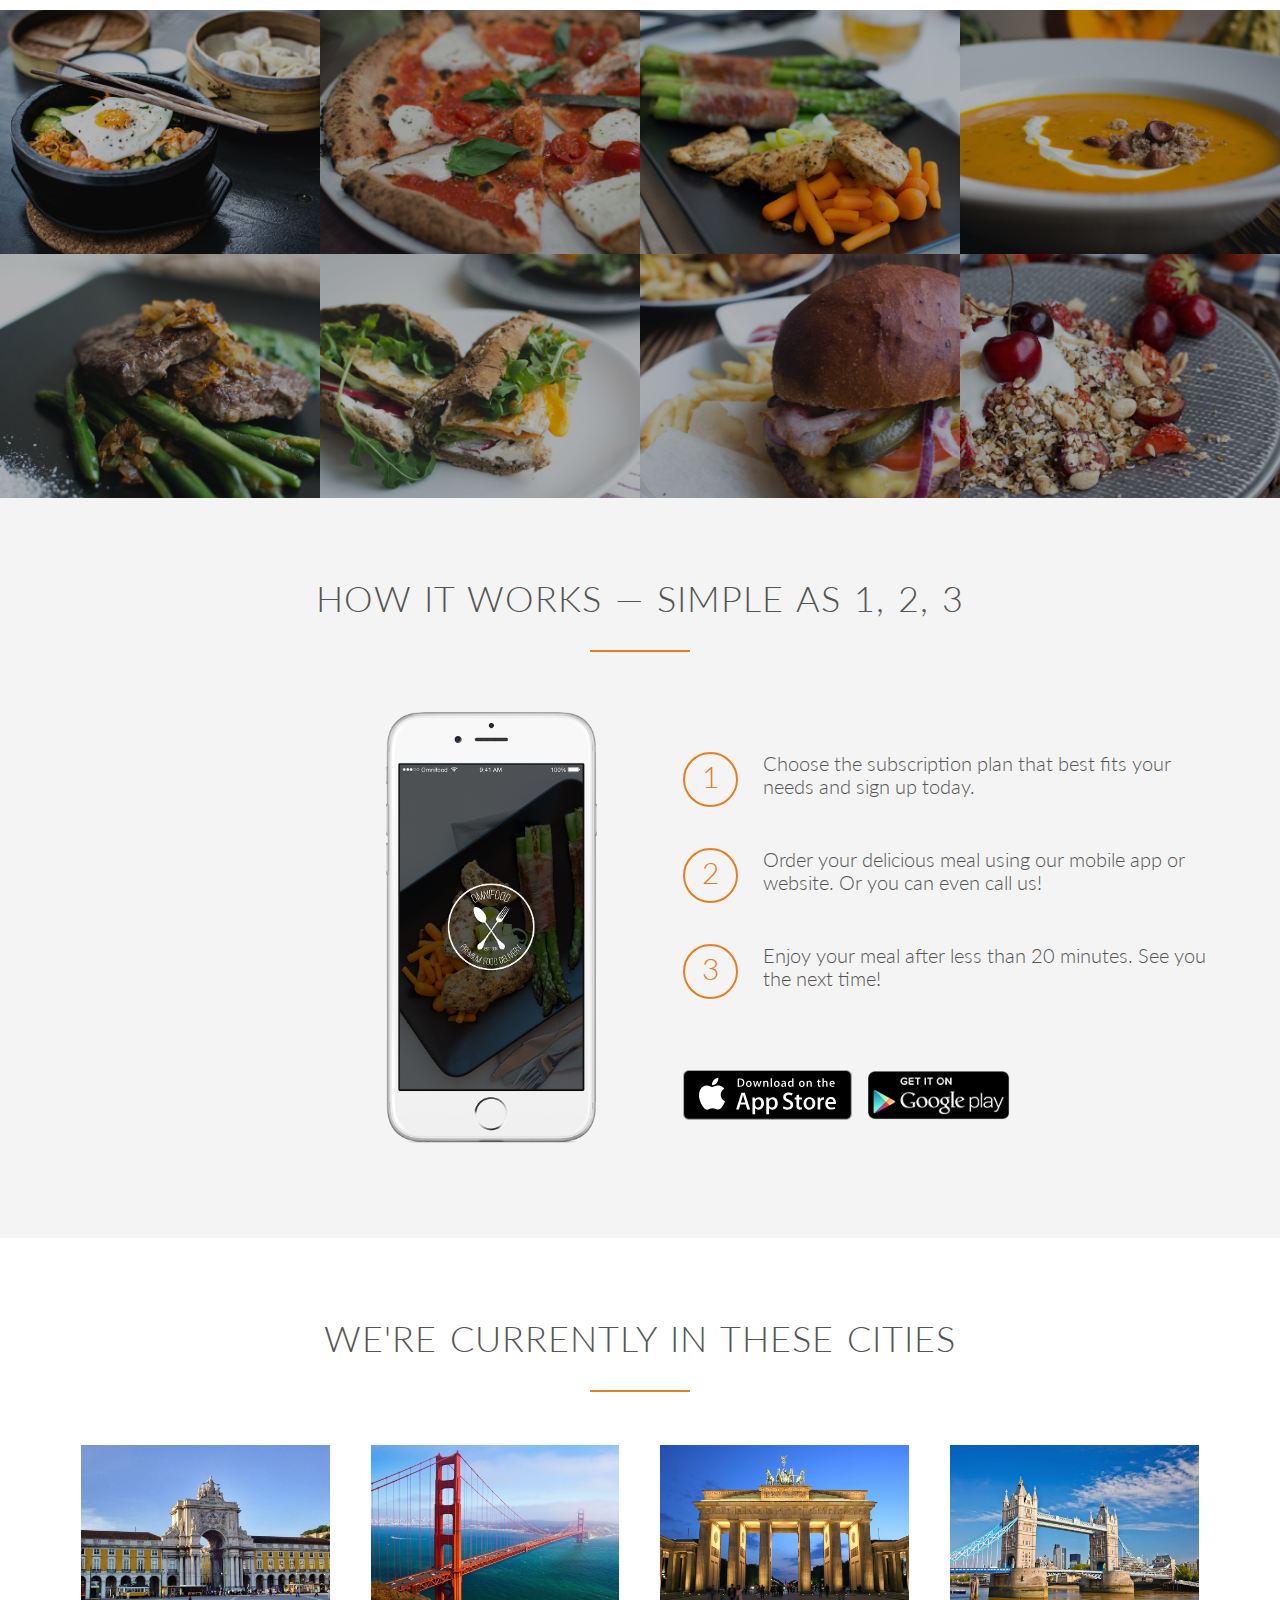
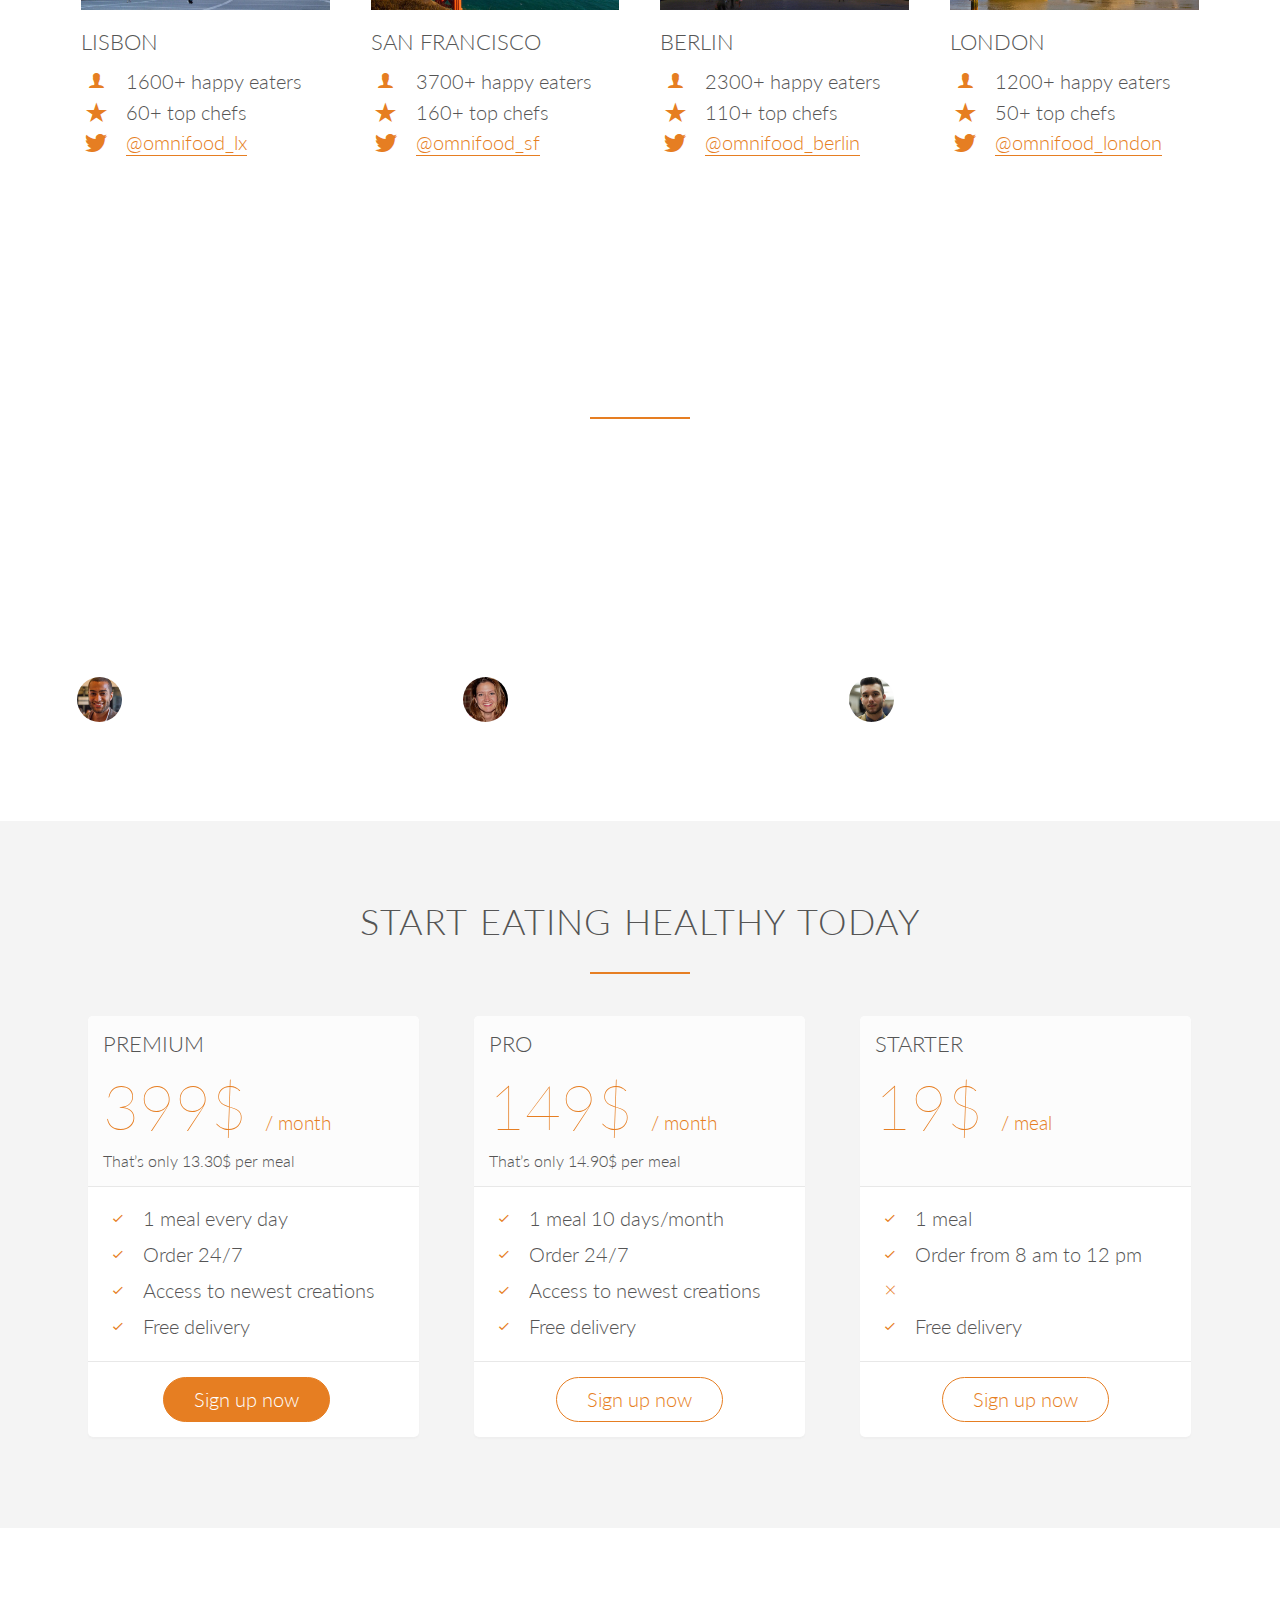
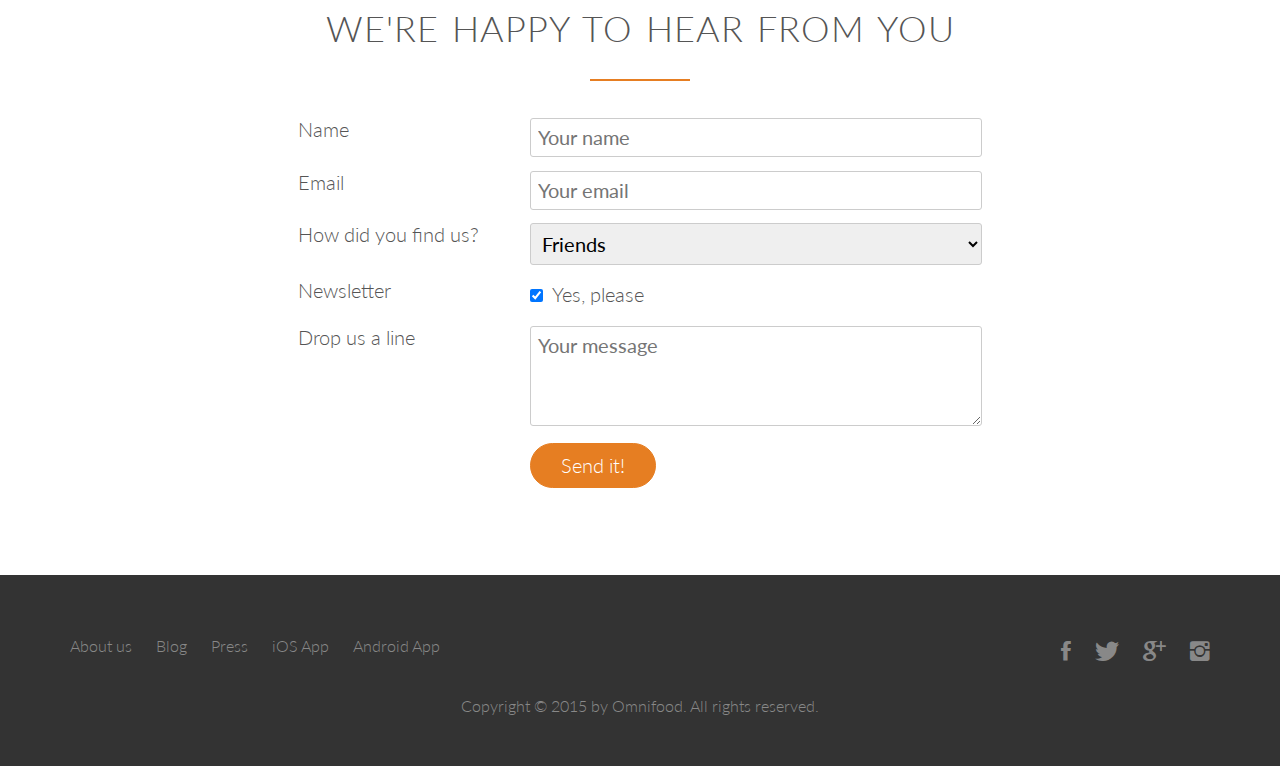
==== commit 21de2f86: "aula-57-ok" ====
--- a/omnifood/index.html
+++ b/omnifood/index.html
@@ -383,6 +383,33 @@
             </form>
         </div>
     </section>
+
+    <footer>
+        <div class="row">
+            <div class="col span-1-of-2">
+                <ul class="footer-nav">
+                    <li><a href="#">About us</a></li>
+                    <li><a href="#">Blog</a></li>
+                    <li><a href="#">Press</a></li>
+                    <li><a href="#">iOS App</a></li>
+                    <li><a href="#">Android App</a></li>
+                </ul>
+            </div>
+            <div class="col span-1-of-2">
+                <ul class="social-links">
+                    <li><a href=""><i class="ion-social-facebook"></i></a></li>
+                    <li><a href=""><i class="ion-social-twitter"></i></a></li>
+                    <li><a href=""><i class="ion-social-googleplus"></i></a></li>
+                    <li><a href=""><i class="ion-social-instagram"></i></a></li>
+                </ul>
+            </div>
+        </div>
+        <div class="row">
+            <p>
+                Copyright &copy; 2015 by Omnifood. All rights reserved.
+            </p>
+        </div>
+    </footer>
 </body>
 
 </html>
--- a/omnifood/resources/css/style.css
+++ b/omnifood/resources/css/style.css
@@ -139,7 +139,8 @@
 
 /* ===== BUTTONS ===== */
 .btn:link,
-.btn:visited {
+.btn:visited,
+input[type=submit] {
     display: inline-block;
     padding: 10px 30px;
     font-weight: 300;
@@ -149,7 +150,8 @@
 }
 
 .btn-full:link,
-.btn-full:visited {
+.btn-full:visited,
+input[type=submit] {
     background-color: #e67e22;
     border: 1px solid #e67e22;
     color: #fff;
@@ -162,20 +164,23 @@
     color: #e67e22;
 }
 
+.btn:hover,
+.btn:active,
+input[type=submit]:hover,
+input[type=submit]:active {
+    background-color: #cf6d17;
+    cursor: pointer;
+}
+
 .btn-full:hover,
 .btn-full:active {
-    background-color: #cf6d17;
+    border: 1px solid #cf6d17;
 }
 
 .btn-ghost:hover,
 .btn-ghost:active {
     border: 1px solid #cf6d17;
     color: #fff;
-}
-
-.btn:hover,
-.btn:active {
-    background-color: #cf6d17;
 }
 
 /* ==================================================*
@@ -424,7 +429,7 @@
 }
 
 .plan-price {
-    font-size: 300%;
+    font-size: 310%;
     margin-bottom: 10px;
     font-weight: 100;
     color: #e67e22;
@@ -445,4 +450,113 @@
 
 .plan-box ul li {
     padding: 5px 0;
+}
+
+/* ==================================================*
+  Form
+*================================================== */
+
+.contact-form {
+    width: 60%;
+    margin: 0 auto;
+}
+
+input[type=text],
+input[type=email],
+select,
+textarea {
+    width: 100%;
+    padding: 7px;
+    border-radius: 3px;
+    border: 1px solid #ccc;
+}
+
+textarea {
+    height: 100px;
+}
+
+input[type=checkbox] {
+    margin: 10px 5px 10px 0;
+}
+
+*:focus {outline: none;}
+
+/* ==================================================*
+  Footer
+*================================================== */
+
+footer {
+    background-color: #333;
+    padding: 50px;
+    font-size: 80%;
+}
+
+.footer-nav {
+    list-style: none;
+    float: left;
+}
+
+.social-links {
+    list-style: none;
+    float: right;
+}
+
+.footer-nav li,
+.social-links li {
+    display: inline-block;
+    margin-right: 20px;
+}
+
+.footer-nav li:last-child,
+.social-links li:last-child {
+    margin-right: 0;
+}
+
+.footer-nav li a:link,
+.footer-nav li a:visited,
+.social-links li a:link,
+.social-links li a:visited {
+    text-decoration: none;
+    border: 0;
+    color: #888;
+    transition: color 0.2s;
+}
+
+.footer-nav li a:hover,
+.footer-nav li a:active {
+    color: #ddd;
+}
+
+.social-links li a:link,
+.social-links li a:visited {
+    font-size: 160%;
+}
+
+.ion-social-facebook,
+.ion-social-twitter,
+.ion-social-googleplus,
+.ion-social-instagram {
+    transition: color 0.2s;
+}
+
+.ion-social-facebook:hover {
+    color: #3b5998;
+}
+
+.ion-social-twitter:hover {
+    color: #00aced;
+}
+
+.ion-social-googleplus:hover {
+    color: #dd4b39;
+}
+
+.ion-social-instagram:hover {
+    color: #517fa4;
+}
+
+footer p {
+    color: #888;
+    text-align: center;
+    margin-top: 20px;
 }